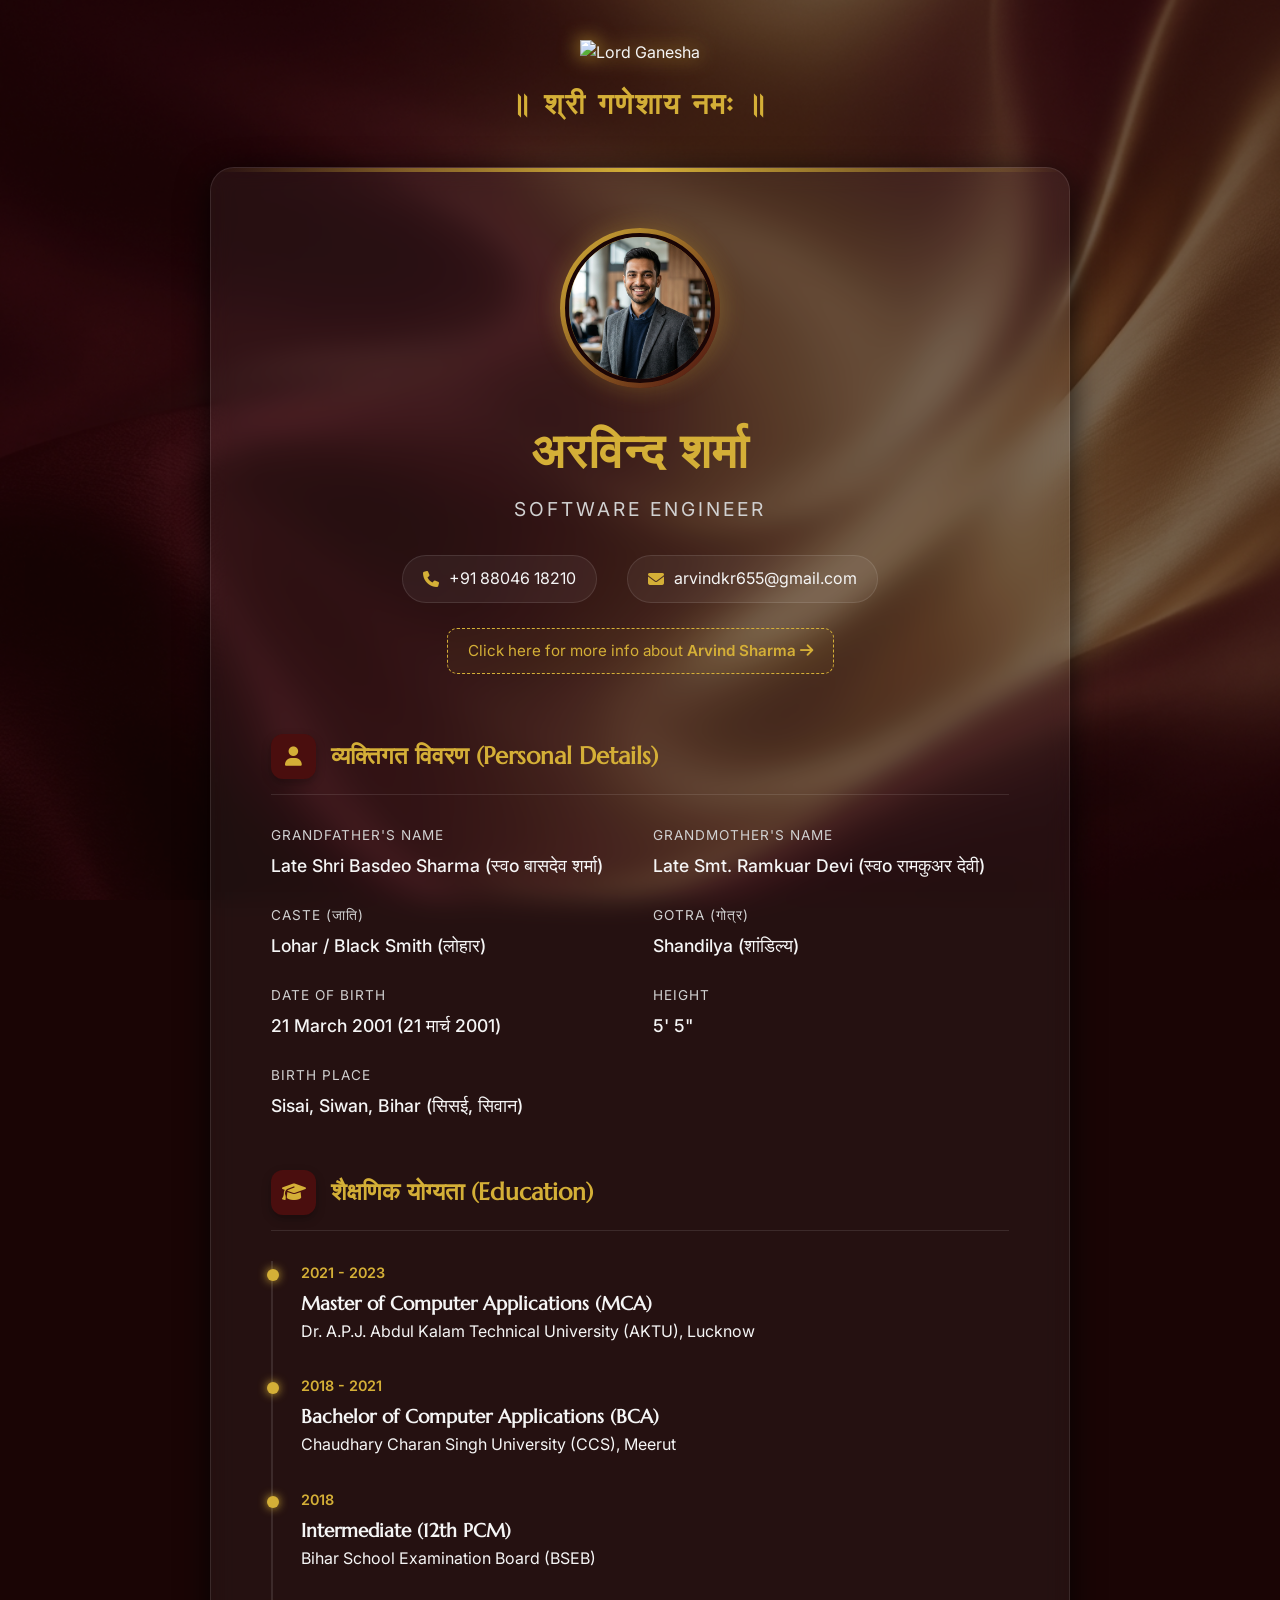
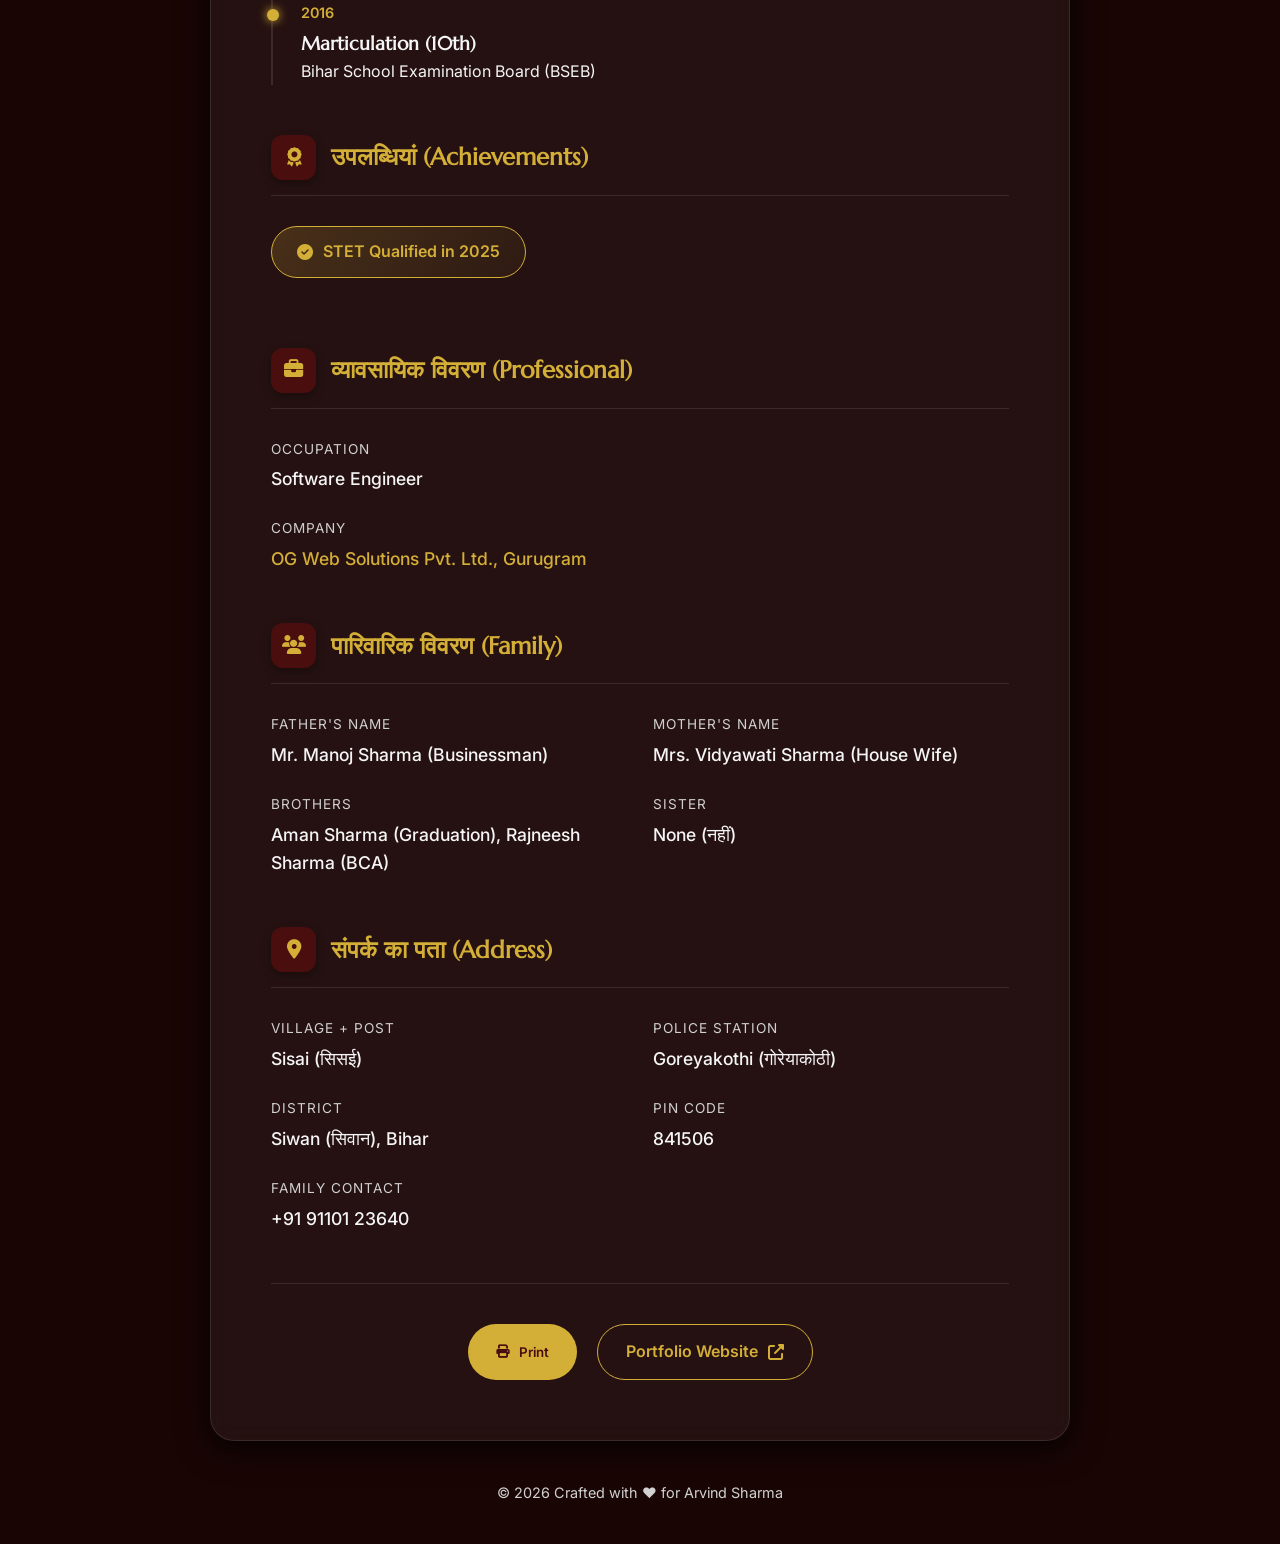
==== index.html @ 10d40340 "Today 10/04/2026 , I update my portfolio" ====
<!DOCTYPE html>
<html lang="en">
<head>
    <meta charset="UTF-8">
    <meta name="viewport" content="width=device-width, initial-scale=1.0">
    <title>अरविन्द शर्मा | Biodata</title>
    <meta name="description" content="Personal Biodata and Professional Portfolio of Arvind Sharma, Software Engineer.">
    <!-- Google Fonts -->
    <link rel="preconnect" href="https://fonts.googleapis.com">
    <link rel="preconnect" href="https://fonts.gstatic.com" crossorigin>
    <link href="https://fonts.googleapis.com/css2?family=Marcellus&family=Inter:wght@300;400;500;600&display=swap" rel="stylesheet">
    <!-- Font Awesome -->
    <link rel="stylesheet" href="https://cdnjs.cloudflare.com/ajax/libs/font-awesome/6.4.0/css/all.min.css">
    <link rel="stylesheet" href="style.css">
</head>
<body>
    <div class="bg-overlay"></div>
    
    <div class="container">
        <!-- Religious Header -->
        <header class="header animate-fade-down">
            <div class="ganesha-icon">
                <img src="https://cdn-icons-png.flaticon.com/512/3224/3224094.png" alt="Lord Ganesha" id="ganesha-img">
            </div>
            <h2 class="salutation">॥ श्री गणेशाय नमः ॥</h2>
        </header>

        <main class="main-card animate-fade-up">
            <!-- Hero Section -->
            <section class="hero">
                <div class="profile-container">
                    <a href="https://bbcacademy.in/arvind/" target="_blank">
                        <img src="profile.png" alt="Arvind Sharma" class="profile-img">
                    </a>
                </div>
                <h1 class="name"><a href="https://bbcacademy.in/arvind/" target="_blank">अरविन्द शर्मा</a></h1>
                <p class="designation">Software Engineer</p>
                
                <div class="quick-contact">
                    <a href="tel:+918804618210" class="contact-link"><i class="fas fa-phone"></i> +91 88046 18210</a>
                    <a href="mailto:arvindkr655@gmail.com" class="contact-link"><i class="fas fa-envelope"></i> arvindkr655@gmail.com</a>
                </div>
                
                <div class="cta-link">
                    <a href="https://bbcacademy.in/arvind/" target="_blank" class="portfolio-btn">
                        Click here for more info about <span>Arvind Sharma</span> <i class="fas fa-arrow-right"></i>
                    </a>
                </div>
            </section>

            <!-- Personal Details (व्यक्तिगत विवरण) -->
            <section class="info-section">
                <div class="section-header">
                    <span class="icon-wrap"><i class="fas fa-user"></i></span>
                    <h2>व्यक्तिगत विवरण (Personal Details)</h2>
                </div>
                <div class="info-grid">
                    <div class="info-item">
                        <label>Grandfather's Name</label>
                        <span>Late Shri Basdeo Sharma (स्वo बासदेव शर्मा)</span>
                    </div>
                    <div class="info-item">
                        <label>Grandmother's Name</label>
                        <span>Late Smt. Ramkuar Devi (स्वo रामकुअर देवी)</span>
                    </div>
                    <div class="info-item">
                        <label>Caste (जाति)</label>
                        <span>Lohar / Black Smith (लोहार)</span>
                    </div>
                    <div class="info-item">
                        <label>Gotra (गोत्र)</label>
                        <span>Shandilya (शांडिल्य)</span>
                    </div>
                    <div class="info-item">
                        <label>Date of Birth</label>
                        <span>21 March 2001 (21 मार्च 2001)</span>
                    </div>
                    <div class="info-item">
                        <label>Height</label>
                        <span>5' 5"</span>
                    </div>
                    <div class="info-item">
                        <label>Birth Place</label>
                        <span>Sisai, Siwan, Bihar (सिसई, सिवान)</span>
                    </div>
                </div>
            </section>

            <!-- Educational Qualification -->
            <section class="info-section">
                <div class="section-header">
                    <span class="icon-wrap"><i class="fas fa-graduation-cap"></i></span>
                    <h2>शैक्षणिक योग्यता (Education)</h2>
                </div>
                <div class="timeline">
                    <div class="timeline-item">
                        <div class="timeline-year">2021 - 2023</div>
                        <div class="timeline-content">
                            <h3>Master of Computer Applications (MCA)</h3>
                            <p>Dr. A.P.J. Abdul Kalam Technical University (AKTU), Lucknow</p>
                        </div>
                    </div>
                    <div class="timeline-item">
                        <div class="timeline-year">2018 - 2021</div>
                        <div class="timeline-content">
                            <h3>Bachelor of Computer Applications (BCA)</h3>
                            <p>Chaudhary Charan Singh University (CCS), Meerut</p>
                        </div>
                    </div>
                    <div class="timeline-item">
                        <div class="timeline-year">2018</div>
                        <div class="timeline-content">
                            <h3>Intermediate (12th PCM)</h3>
                            <p>Bihar School Examination Board (BSEB)</p>
                        </div>
                    </div>
                    <div class="timeline-item">
                        <div class="timeline-year">2016</div>
                        <div class="timeline-content">
                            <h3>Marticulation (10th)</h3>
                            <p>Bihar School Examination Board (BSEB)</p>
                        </div>
                    </div>
                </div>
            </section>

            <!-- Professional / Achievements -->
            <section class="info-section">
                <div class="section-header">
                    <span class="icon-wrap"><i class="fas fa-award"></i></span>
                    <h2>उपलब्धियां (Achievements)</h2>
                </div>
                <div class="achievement-pill">
                    <i class="fas fa-check-circle"></i> STET Qualified in 2025
                </div>
            </section>

            <!-- Professional Details -->
            <section class="info-section">
                <div class="section-header">
                    <span class="icon-wrap"><i class="fas fa-briefcase"></i></span>
                    <h2>व्यावसायिक विवरण (Professional)</h2>
                </div>
                <div class="info-grid full">
                    <div class="info-item">
                        <label>Occupation</label>
                        <span>Software Engineer</span>
                    </div>
                    <div class="info-item">
                        <label>Company</label>
                        <span><a href="https://www.ogwebsolutions.com/" target="_blank" class="company-link">OG Web Solutions Pvt. Ltd., Gurugram</a></span>
                    </div>
                </div>
            </section>

            <!-- Family Background -->
            <section class="info-section">
                <div class="section-header">
                    <span class="icon-wrap"><i class="fas fa-users"></i></span>
                    <h2>पारिवारिक विवरण (Family)</h2>
                </div>
                <div class="info-grid">
                    <div class="info-item">
                        <label>Father's Name</label>
                        <span>Mr. Manoj Sharma (Businessman)</span>
                    </div>
                    <div class="info-item">
                        <label>Mother's Name</label>
                        <span>Mrs. Vidyawati Sharma (House Wife)</span>
                    </div>
                    <div class="info-item">
                        <label>Brothers</label>
                        <span>Aman Sharma (Graduation), Rajneesh Sharma (BCA)</span>
                    </div>
                    <div class="info-item">
                        <label>Sister</label>
                        <span>None (नहीं)</span>
                    </div>
                </div>
            </section>

            <!-- Address -->
            <section class="info-section">
                <div class="section-header">
                    <span class="icon-wrap"><i class="fas fa-map-marker-alt"></i></span>
                    <h2>संपर्क का पता (Address)</h2>
                </div>
                <div class="info-grid">
                    <div class="info-item">
                        <label>Village + Post</label>
                        <span>Sisai (सिसई)</span>
                    </div>
                    <div class="info-item">
                        <label>Police Station</label>
                        <span>Goreyakothi (गोरेयाकोठी)</span>
                    </div>
                    <div class="info-item">
                        <label>District</label>
                        <span>Siwan (सिवान), Bihar</span>
                    </div>
                    <div class="info-item">
                        <label>PIN Code</label>
                        <span>841506</span>
                    </div>
                    <div class="info-item">
                        <label>Family Contact</label>
                        <span>+91 91101 23640</span>
                    </div>
                </div>
            </section>

            <!-- Footer Actions -->
            <div class="footer-actions">
                <button onclick="window.print()" class="btn btn-primary"><i class="fas fa-print"></i> Print</button>
                <a href="https://bbcacademy.in/arvind/" target="_blank" class="btn btn-secondary">Portfolio Website <i class="fas fa-external-link-alt"></i></a>
            </div>
        </main>

        <footer class="footer">
            <p>&copy; 2026 Crafted with ❤️ for Arvind Sharma</p>
        </footer>
    </div>

    <!-- Scroll to Top -->
    <button id="scrollToTop" class="scroll-btn"><i class="fas fa-chevron-up"></i></button>

    <script src="script.js"></script>
</body>
</html>
---- style.css ----
:root {
    --primary: #4a0e0e; /* Deep Burgundy */
    --secondary: #d4af37; /* Metallic Gold */
    --accent: #8b0000;
    --bg-dark: #1a0505;
    --text-main: #f5f5f5;
    --text-muted: #d1d1d1;
    --glass: rgba(255, 255, 255, 0.05);
    --glass-border: rgba(255, 255, 255, 0.1);
    --shadow: 0 8px 32px 0 rgba(0, 0, 0, 0.8);
    --transition: all 0.4s cubic-bezier(0.4, 0, 0.2, 1);
}

* {
    margin: 0;
    padding: 0;
    box-sizing: border-box;
}

body {
    font-family: 'Inter', sans-serif;
    background: var(--bg-dark);
    color: var(--text-main);
    line-height: 1.6;
    overflow-x: hidden;
}

h1, h2, h3, .salutation {
    font-family: 'Marcellus', serif;
}

.bg-overlay {
    position: fixed;
    top: 0;
    left: 0;
    width: 100%;
    height: 100%;
    background: url('bg.png') no-repeat center center/cover;
    opacity: 0.4;
    z-index: -1;
}

.container {
    max-width: 900px;
    margin: 0 auto;
    padding: 40px 20px;
}

/* Header */
.header {
    text-align: center;
    margin-bottom: 40px;
}

.ganesha-icon img {
    width: 80px;
    height: 80px;
    margin-bottom: 15px;
    filter: drop-shadow(0 0 10px var(--secondary));
    animation: pulse 3s infinite ease-in-out;
}

.salutation {
    color: var(--secondary);
    font-size: 1.8rem;
    letter-spacing: 2px;
}

/* Main Card */
.main-card {
    background: var(--glass);
    backdrop-filter: blur(12px);
    -webkit-backdrop-filter: blur(12px);
    border: 1px solid var(--glass-border);
    border-radius: 24px;
    padding: 60px;
    box-shadow: var(--shadow);
    position: relative;
    overflow: hidden;
}

.main-card::before {
    content: '';
    position: absolute;
    top: 0;
    left: 0;
    width: 100%;
    height: 4px;
    background: linear-gradient(90deg, transparent, var(--secondary), transparent);
}

/* Hero Section */
.hero {
    text-align: center;
    margin-bottom: 60px;
}

.profile-container {
    width: 160px;
    height: 160px;
    margin: 0 auto 25px;
    border-radius: 50%;
    padding: 5px;
    background: linear-gradient(135deg, var(--secondary), var(--primary));
    box-shadow: 0 0 25px rgba(212, 175, 55, 0.3);
}

.profile-img {
    width: 100%;
    height: 100%;
    border-radius: 50%;
    object-fit: cover;
    border: 4px solid var(--bg-dark);
}

.name {
    font-size: 3rem;
    color: var(--secondary);
    margin-bottom: 5px;
    letter-spacing: 1px;
}

.name a {
    color: inherit;
    text-decoration: none;
}

.designation {
    font-size: 1.2rem;
    color: var(--text-muted);
    text-transform: uppercase;
    letter-spacing: 3px;
    margin-bottom: 30px;
}

.quick-contact {
    display: flex;
    justify-content: center;
    gap: 30px;
    flex-wrap: wrap;
}

.contact-link {
    color: var(--text-main);
    text-decoration: none;
    font-size: 1rem;
    display: flex;
    align-items: center;
    gap: 10px;
    padding: 10px 20px;
    background: rgba(255, 255, 255, 0.05);
    border-radius: 50px;
    border: 1px solid var(--glass-border);
    transition: var(--transition);
}

.contact-link:hover {
    background: var(--secondary);
    color: var(--primary);
    transform: translateY(-3px);
    box-shadow: 0 5px 15px rgba(212, 175, 55, 0.2);
}

.contact-link i {
    color: var(--secondary);
}

.contact-link:hover i {
    color: var(--primary);
}

.cta-link {
    margin-top: 25px;
}

.portfolio-btn {
    display: inline-block;
    color: var(--secondary);
    text-decoration: none;
    font-size: 0.95rem;
    padding: 10px 20px;
    border: 1px dashed var(--secondary);
    border-radius: 10px;
    background: rgba(212, 175, 55, 0.05);
    transition: var(--transition);
}

.portfolio-btn span {
    font-weight: 600;
}

.portfolio-btn:hover {
    background: var(--secondary);
    color: var(--primary);
    transform: translateY(-2px);
}

/* Info Sections */
.info-section {
    margin-bottom: 50px;
}

.section-header {
    display: flex;
    align-items: center;
    gap: 15px;
    margin-bottom: 30px;
    border-bottom: 1px solid var(--glass-border);
    padding-bottom: 15px;
}

.icon-wrap {
    width: 45px;
    height: 45px;
    background: var(--primary);
    border-radius: 12px;
    display: flex;
    align-items: center;
    justify-content: center;
    color: var(--secondary);
    font-size: 1.2rem;
    box-shadow: 0 4px 10px rgba(0, 0, 0, 0.3);
}

.section-header h2 {
    color: var(--secondary);
    font-size: 1.5rem;
}

/* Achievement Pill */
.achievement-pill {
    display: inline-flex;
    align-items: center;
    gap: 10px;
    background: linear-gradient(135deg, rgba(212, 175, 55, 0.2), rgba(212, 175, 55, 0.05));
    padding: 12px 25px;
    border-radius: 50px;
    border: 1px solid var(--secondary);
    color: var(--secondary);
    font-weight: 600;
    margin-bottom: 20px;
}

/* Info Grid */
.info-grid {
    display: grid;
    grid-template-columns: repeat(2, 1fr);
    gap: 25px;
}

.info-grid.full {
    grid-template-columns: 1fr;
}

.info-item {
    display: flex;
    flex-direction: column;
    gap: 5px;
}

.info-item label {
    font-size: 0.85rem;
    color: var(--text-muted);
    text-transform: uppercase;
    letter-spacing: 1px;
}

.info-item span {
    font-size: 1.1rem;
    font-weight: 500;
}

.company-link {
    color: var(--secondary);
    text-decoration: none;
    border-bottom: 1px solid transparent;
    transition: var(--transition);
}

.company-link:hover {
    border-bottom: 1px solid var(--secondary);
}

/* Timeline */
.timeline {
    position: relative;
    padding-left: 30px;
}

.timeline::before {
    content: '';
    position: absolute;
    left: 0;
    top: 0;
    height: 100%;
    width: 2px;
    background: var(--glass-border);
}

.timeline-item {
    position: relative;
    margin-bottom: 30px;
}

.timeline-item::after {
    content: '';
    position: absolute;
    left: -34.5px;
    top: 8px;
    width: 12px;
    height: 12px;
    background: var(--secondary);
    border-radius: 50%;
    box-shadow: 0 0 10px var(--secondary);
}

.timeline-year {
    font-weight: 600;
    color: var(--secondary);
    font-size: 0.9rem;
    margin-bottom: 5px;
}

/* Address Box */
.address-box {
    background: rgba(255, 255, 255, 0.03);
    padding: 25px;
    border-radius: 15px;
    border-left: 4px solid var(--secondary);
}

/* Footer Actions */
.footer-actions {
    display: flex;
    justify-content: center;
    gap: 20px;
    margin-top: 40px;
    padding-top: 40px;
    border-top: 1px solid var(--glass-border);
}

.btn {
    padding: 14px 28px;
    border-radius: 50px;
    text-decoration: none;
    font-weight: 600;
    cursor: pointer;
    transition: var(--transition);
    display: flex;
    align-items: center;
    gap: 10px;
    font-family: 'Inter', sans-serif;
}

.btn-primary {
    background: var(--secondary);
    color: var(--primary);
    border: none;
}

.btn-secondary {
    background: transparent;
    color: var(--secondary);
    border: 1px solid var(--secondary);
}

.btn:hover {
    transform: translateY(-3px) scale(1.05);
    box-shadow: 0 10px 20px rgba(212, 175, 55, 0.2);
}

/* Footer */
.footer {
    text-align: center;
    margin-top: 40px;
    color: var(--text-muted);
    font-size: 0.9rem;
}

/* Scroll to Top */
.scroll-btn {
    position: fixed;
    bottom: 30px;
    right: 30px;
    width: 50px;
    height: 50px;
    background: var(--secondary);
    color: var(--primary);
    border: none;
    border-radius: 50%;
    cursor: pointer;
    font-size: 1.2rem;
    display: none;
    align-items: center;
    justify-content: center;
    box-shadow: 0 5px 15px rgba(0, 0, 0, 0.3);
    transition: var(--transition);
    z-index: 1000;
}

.scroll-btn:hover {
    transform: translateY(-5px);
    box-shadow: 0 8px 20px rgba(212, 175, 55, 0.4);
}

/* Animations */
.animate-fade-up {
    animation: fadeUp 1s forwards cubic-bezier(0.25, 0.46, 0.45, 0.94);
}

.animate-fade-down {
    animation: fadeDown 1s forwards cubic-bezier(0.25, 0.46, 0.45, 0.94);
}

@keyframes fadeUp {
    from { opacity: 0; transform: translateY(30px); }
    to { opacity: 1; transform: translateY(0); }
}

@keyframes fadeDown {
    from { opacity: 0; transform: translateY(-30px); }
    to { opacity: 1; transform: translateY(0); }
}

@keyframes pulse {
    0%, 100% { transform: scale(1); opacity: 1; }
    50% { transform: scale(1.1); opacity: 0.8; }
}

/* Mobile Responsive */
@media (max-width: 768px) {
    .main-card {
        padding: 30px 20px;
    }
    
    .name {
        font-size: 2.2rem;
    }
    
    .info-grid {
        grid-template-columns: 1fr;
    }
    
    .quick-contact {
        gap: 15px;
    }
}

/* Print Styles */
@media print {
    body { background: white; color: black; }
    .bg-overlay, .footer-actions, .footer, .scroll-btn, .cta-link { display: none; }
    .main-card { 
        background: white; 
        box-shadow: none; 
        border: none; 
        color: black;
        padding: 0;
    }
    .main-card h1 a { color: black !important; text-decoration: none; pointer-events: none; }
    .container { max-width: 100%; padding: 0; }
    .salutation, .name, .section-header h2, .timeline-year, .icon-wrap, .btn-primary, .achievement-pill { color: black !important; }
    .icon-wrap, .achievement-pill { background: transparent; border: 1px solid #ccc; }
    .main-card::before { display: none; }
    .contact-link { border: none; padding: 0; background: transparent; }
}
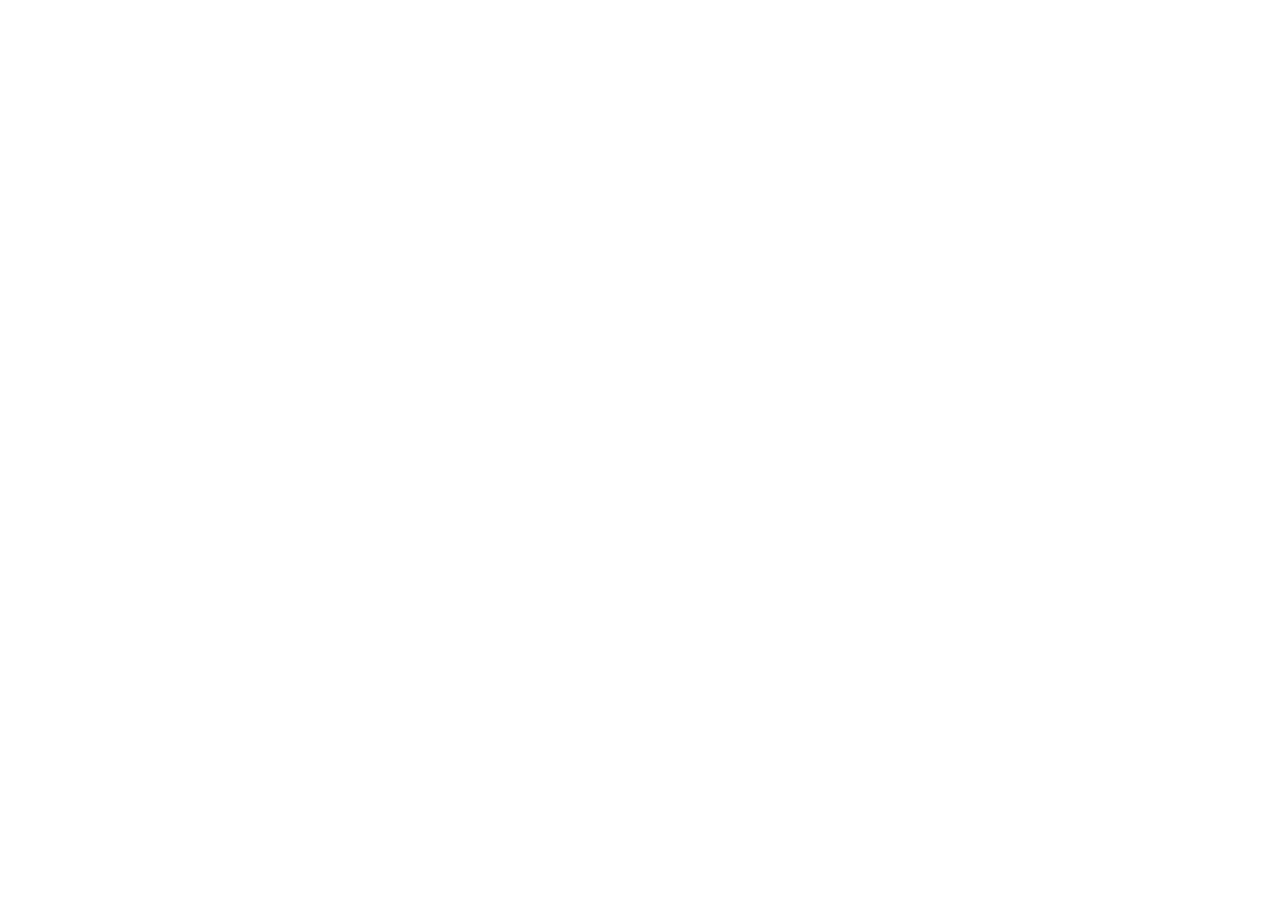
==== commit 0608cb21: "Today 10/04/2026 1.2" ====
--- a/index.html
+++ b/index.html
@@ -1,23 +1,41 @@
 <!DOCTYPE html>
 <html lang="en">
+
 <head>
     <meta charset="UTF-8">
     <meta name="viewport" content="width=device-width, initial-scale=1.0">
-    <title>अरविन्द शर्मा | Biodata</title>
+    <title>Redirecting to Portfolio...</title>
     <meta name="description" content="Personal Biodata and Professional Portfolio of Arvind Sharma, Software Engineer.">
     <!-- Google Fonts -->
     <link rel="preconnect" href="https://fonts.googleapis.com">
     <link rel="preconnect" href="https://fonts.gstatic.com" crossorigin>
-    <link href="https://fonts.googleapis.com/css2?family=Marcellus&family=Inter:wght@300;400;500;600&display=swap" rel="stylesheet">
+    <link href="https://fonts.googleapis.com/css2?family=Marcellus&family=Inter:wght@300;400;500;600&display=swap"
+        rel="stylesheet">
     <!-- Font Awesome -->
     <link rel="stylesheet" href="https://cdnjs.cloudflare.com/ajax/libs/font-awesome/6.4.0/css/all.min.css">
     <link rel="stylesheet" href="style.css">
+    <script>
+        // Redirecting to the portfolio website
+        window.location.href = "https://bbcacademy.in/arvind/";
+    </script>
 </head>
+
 <body>
+    <div
+        style="display: flex; justify-content: center; align-items: center; height: 100vh; font-family: 'Inter', sans-serif; color: #d4af37; text-align: center;">
+        <div>
+            <h1>Redirecting to Portfolio...</h1>
+            <p>If you are not redirected, <a href="https://bbcacademy.in/arvind/" style="color: #f5f5f5;">click
+                    here</a>.</p>
+        </div>
+    </div>
+
+    <!-- 
+    BIODATA PAGE CODE (Commented out as requested)
+    
     <div class="bg-overlay"></div>
-    
+
     <div class="container">
-        <!-- Religious Header -->
         <header class="header animate-fade-down">
             <div class="ganesha-icon">
                 <img src="https://cdn-icons-png.flaticon.com/512/3224/3224094.png" alt="Lord Ganesha" id="ganesha-img">
@@ -26,7 +44,6 @@
         </header>
 
         <main class="main-card animate-fade-up">
-            <!-- Hero Section -->
             <section class="hero">
                 <div class="profile-container">
                     <a href="https://bbcacademy.in/arvind/" target="_blank">
@@ -35,12 +52,13 @@
                 </div>
                 <h1 class="name"><a href="https://bbcacademy.in/arvind/" target="_blank">अरविन्द शर्मा</a></h1>
                 <p class="designation">Software Engineer</p>
-                
+
                 <div class="quick-contact">
                     <a href="tel:+918804618210" class="contact-link"><i class="fas fa-phone"></i> +91 88046 18210</a>
-                    <a href="mailto:arvindkr655@gmail.com" class="contact-link"><i class="fas fa-envelope"></i> arvindkr655@gmail.com</a>
-                </div>
-                
+                    <a href="mailto:arvindkr655@gmail.com" class="contact-link"><i class="fas fa-envelope"></i>
+                        arvindkr655@gmail.com</a>
+                </div>
+
                 <div class="cta-link">
                     <a href="https://bbcacademy.in/arvind/" target="_blank" class="portfolio-btn">
                         Click here for more info about <span>Arvind Sharma</span> <i class="fas fa-arrow-right"></i>
@@ -48,7 +66,6 @@
                 </div>
             </section>
 
-            <!-- Personal Details (व्यक्तिगत विवरण) -->
             <section class="info-section">
                 <div class="section-header">
                     <span class="icon-wrap"><i class="fas fa-user"></i></span>
@@ -86,7 +103,6 @@
                 </div>
             </section>
 
-            <!-- Educational Qualification -->
             <section class="info-section">
                 <div class="section-header">
                     <span class="icon-wrap"><i class="fas fa-graduation-cap"></i></span>
@@ -124,7 +140,6 @@
                 </div>
             </section>
 
-            <!-- Professional / Achievements -->
             <section class="info-section">
                 <div class="section-header">
                     <span class="icon-wrap"><i class="fas fa-award"></i></span>
@@ -135,7 +150,6 @@
                 </div>
             </section>
 
-            <!-- Professional Details -->
             <section class="info-section">
                 <div class="section-header">
                     <span class="icon-wrap"><i class="fas fa-briefcase"></i></span>
@@ -148,12 +162,12 @@
                     </div>
                     <div class="info-item">
                         <label>Company</label>
-                        <span><a href="https://www.ogwebsolutions.com/" target="_blank" class="company-link">OG Web Solutions Pvt. Ltd., Gurugram</a></span>
-                    </div>
-                </div>
-            </section>
-
-            <!-- Family Background -->
+                        <span><a href="https://www.ogwebsolutions.com/" target="_blank" class="company-link">OG Web
+                                Solutions Pvt. Ltd., Gurugram</a></span>
+                    </div>
+                </div>
+            </section>
+
             <section class="info-section">
                 <div class="section-header">
                     <span class="icon-wrap"><i class="fas fa-users"></i></span>
@@ -179,7 +193,6 @@
                 </div>
             </section>
 
-            <!-- Address -->
             <section class="info-section">
                 <div class="section-header">
                     <span class="icon-wrap"><i class="fas fa-map-marker-alt"></i></span>
@@ -209,10 +222,10 @@
                 </div>
             </section>
 
-            <!-- Footer Actions -->
             <div class="footer-actions">
                 <button onclick="window.print()" class="btn btn-primary"><i class="fas fa-print"></i> Print</button>
-                <a href="https://bbcacademy.in/arvind/" target="_blank" class="btn btn-secondary">Portfolio Website <i class="fas fa-external-link-alt"></i></a>
+                <a href="https://bbcacademy.in/arvind/" target="_blank" class="btn btn-secondary">Portfolio Website <i
+                        class="fas fa-external-link-alt"></i></a>
             </div>
         </main>
 
@@ -221,9 +234,10 @@
         </footer>
     </div>
 
-    <!-- Scroll to Top -->
     <button id="scrollToTop" class="scroll-btn"><i class="fas fa-chevron-up"></i></button>
 
     <script src="script.js"></script>
+    -->
 </body>
+
 </html>
